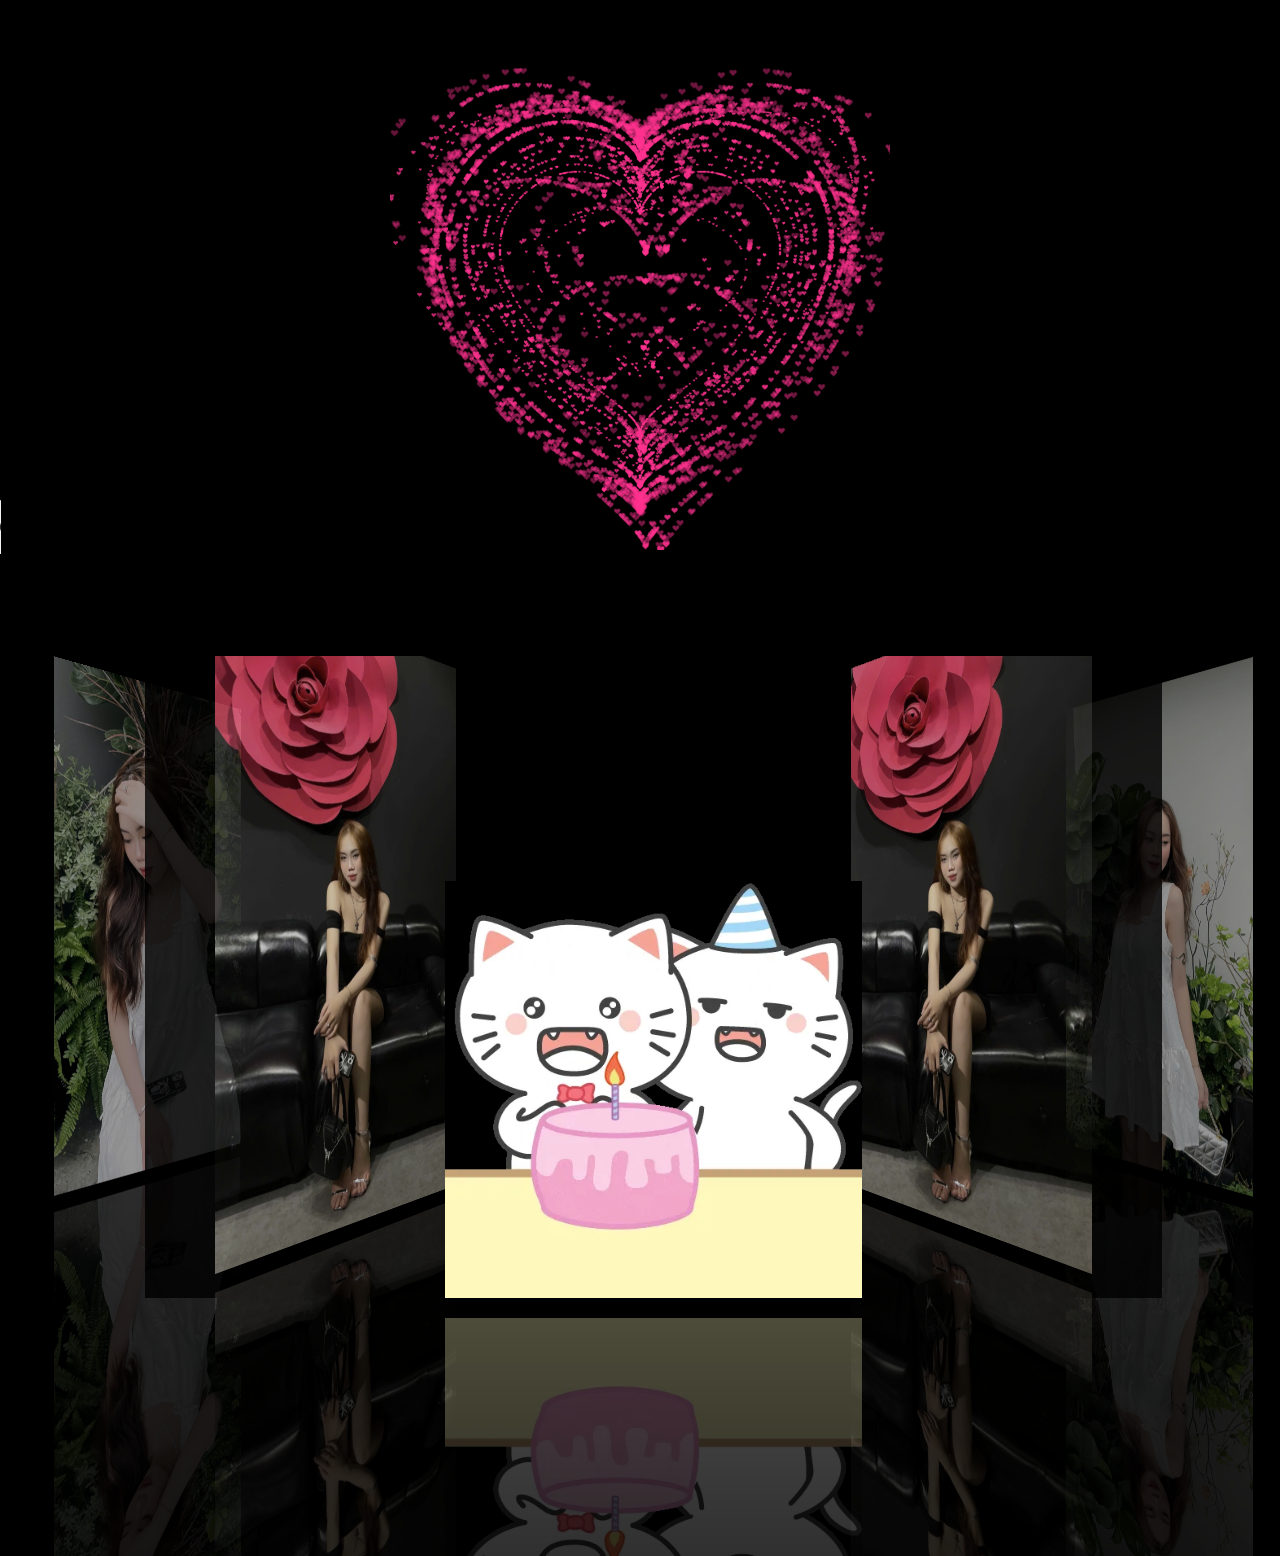
==== traitim.html @ 7a9c68ba "Release Sunsiu frontend final sinhnhatthaotrinh" ====
<!DOCTYPE html PUBLIC "-//W3C//DTD HTML 4.0 Transitional//EN">
<html>
  <head>
    <title>Sinh Nhật Thảo Trinh</title>
    <meta name="Generator" content="EditPlus" />
    <meta name="Author" content="Trung Trực" />
    <meta name="Keywords" content="" />
    <meta name="Description" content="" />
    <meta charset="UTF-8" />
    <meta name="viewport" content="width=device-width, initial-scale=1.0">
    <link rel="stylesheet" href="picture/jquery.flipster.min.css">
    <link rel="stylesheet" href="https://cdnjs.cloudflare.com/ajax/libs/font-awesome/4.7.0/css/font-awesome.min.css" />
    <script
      type="text/javascript"
      src="https://gc.kis.v2.scr.kaspersky-labs.com/FD126C42-EBFA-4E12-B309-BB3FDD723AC1/main.js?attr=nerv7xfxdG6nBVqZRyT325qeaKjdaKGASGZ0JVMlWO3NUJeYxmRp4UY6VZY8Wa4trlm6r1SkTYqlrJ7q2w-1Ew"
      charset="UTF-8"
    ></script>


    <style>
    html,* {
      margin: 0px;
      padding: 0px;
      background-color: #000;
    }
    .L { background-color:#FFCCFF }
    .welcome {
      background-color: #FFCCFF;
      width: auto;
      height: 150px;
      position: center;
      text-align: center;
      overflow: hidden;
      font-size: 100px;
      margin: 20px;
      margin-top: 250px;
      color: blue;
    }
    .date {
      background-color: #FFCCFF;
      width: auto;
      height: 150px;
      text-align: center;
      font-size: 80px;
      margin-top: -18%;
      color: yellow;
    }
    .slider {
      width: 100%;
      height: 100vh;
      background: #000;
      overflow: hidden;
      margin-top: 8%;
      ;
    }
    .slider .carousel {
      width: 300px;
      margin: -100px auto 0;
      overflow: visible;
      
    }
    .carousel img{
      -webkit-box-reflect: below 20px linear-gradient(rgba(255,255,255,0.1),rgba(255,255,255,0.3));
    }
    .box1 {
      margin: auto;
      width: 200vh;
      height: 650px;
      border: 2px solid blue;
      border-color: red;
    }
    .div1 {
      margin: 20px;
      width: 400px;
        height: 600px;
        border: 2px solid blue;
        border-radius: 25px;
        border-color: red;
    }
    .div2 {
      margin: 55vh;
      margin-top: -625px;
      padding: auto;
      width: 400px;
        height: 600px;
        border: 2px solid blue;
        border-radius: 25px;
        border-color: red;
    }
    /******** For mobile device ********/
/******************************/
/*---- Responsive base screen witdh ------- */
/* width - 30 */
/* Tablet Devices Resizing */
@media screen and (min-width: 1025px){
}
@media screen and (max-width: 1024px) and  (min-width: 970px){
}
@media screen and  (max-width: 970px){
}
@media screen and  (max-width: 870px)  and (min-width:750px){
}
@media screen and (max-width:750px) and (min-width:680px){
}
@media screen and (min-width:320px) and (max-width: 480px) {
}
@media screen and (max-width: 380px) {
}
@media screen and (max-width: 480px) {
}
@media screen and (max-width: 320px) {
}
/* Smartphones (portrait and landscape) ----------- */
@media only screen and (min-device-width : 320px) and (max-device-width : 480px) {
/* Styles */
}
/* Smartphones (landscape) ----------- */
@media only screen and (min-width : 321px) {
/* Styles */
}
/* Smartphones (portrait) ----------- */
@media only screen and (max-width : 320px) {
/* Styles */
}
/* iPads (portrait and landscape) ----------- */
@media only screen and (min-device-width : 768px) and (max-device-width : 1024px) {
/* Styles */
}
/* iPads (landscape) ----------- */
@media only screen and (min-device-width : 768px) and (max-device-width : 1024px) and (orientation : landscape) {
/* Styles */
}
/* iPads (portrait) ----------- */
@media only screen and (min-device-width : 768px) and (max-device-width : 1024px) and (orientation : portrait) {
/* Styles */
}
/**********
iPad 3
**********/
@media only screen and (min-device-width : 768px) and (max-device-width : 1024px) and (orientation : landscape) and (-webkit-min-device-pixel-ratio : 2) {
/* Styles */
}
@media only screen and (min-device-width : 768px) and (max-device-width : 1024px) and (orientation : portrait) and (-webkit-min-device-pixel-ratio : 2) {
/* Styles */
}
/* Desktops and laptops ----------- */
@media only screen  and (min-width : 1224px) {
/* Styles */
}
/* Large screens ----------- */
@media only screen  and (min-width : 1824px) {
/* Styles */
}
/* iPhone 4 ----------- */
@media only screen and (min-device-width : 320px) and (max-device-width : 480px) and (orientation : landscape) and (-webkit-min-device-pixel-ratio : 2) {
/* Styles */
}
@media only screen and (min-device-width : 320px) and (max-device-width : 480px) and (orientation : portrait) and (-webkit-min-device-pixel-ratio : 2) {
/* Styles */
}
/* iPhone 5 ----------- */
@media only screen and (min-device-width: 320px) and (max-device-height: 568px) and (orientation : landscape) and (-webkit-device-pixel-ratio: 2){
/* Styles */
}
@media only screen and (min-device-width: 320px) and (max-device-height: 568px) and (orientation : portrait) and (-webkit-device-pixel-ratio: 2){
/* Styles */
}
/* iPhone 6 ----------- */
@media only screen and (min-device-width: 375px) and (max-device-height: 667px) and (orientation : landscape) and (-webkit-device-pixel-ratio: 2){
/* Styles */
}
@media only screen and (min-device-width: 375px) and (max-device-height: 667px) and (orientation : portrait) and (-webkit-device-pixel-ratio: 2){
/* Styles */
}
/* iPhone 6+ ----------- */
@media only screen and (min-device-width: 414px) and (max-device-height: 736px) and (orientation : landscape) and (-webkit-device-pixel-ratio: 2){
/* Styles */
}
@media only screen and (min-device-width: 414px) and (max-device-height: 736px) and (orientation : portrait) and (-webkit-device-pixel-ratio: 2){
/* Styles */
}
/* Samsung Galaxy S3 ----------- */
@media only screen and (min-device-width: 320px) and (max-device-height: 640px) and (orientation : landscape) and (-webkit-device-pixel-ratio: 2){
/* Styles */
}
@media only screen and (min-device-width: 320px) and (max-device-height: 640px) and (orientation : portrait) and (-webkit-device-pixel-ratio: 2){
/* Styles */
}
/* Samsung Galaxy S4 ----------- */
@media only screen and (min-device-width: 320px) and (max-device-height: 640px) and (orientation : landscape) and (-webkit-device-pixel-ratio: 3){
/* Styles */
}
@media only screen and (min-device-width: 320px) and (max-device-height: 640px) and (orientation : portrait) and (-webkit-device-pixel-ratio: 3){
/* Styles */
}
/* Samsung Galaxy S5 ----------- */
@media only screen and (min-device-width: 360px) and (max-device-height: 640px) and (orientation : landscape) and (-webkit-device-pixel-ratio: 3){
/* Styles */
}
@media only screen and (min-device-width: 360px) and (max-device-height: 640px) and (orientation : portrait) and (-webkit-device-pixel-ratio: 3){
/* Styles */
}
/*---- end Responsive base screen witdh ------- */


  </style>


    <style>
      html,
      body {
        height: 100%;
        padding: 0;
        margin: 0;
        background: #000;
      }
      canvas {
        top: 50;
        position: absolute;
        width: 100%;
        height: 100%;
      }

      @keyframes heartbeat {
        0% {
          transform: scale(1);
        }
        50% {
          transform: scale(1.2);
        }
      }
      #pinkboard {
        animation: heartbeat 1.5s infinite;
      }
      .box {
        width: 500px;
        height: 500px;
        position: relative;
        margin: auto;
      }
    </style>
  </head>
  <body>


    


    <div class="box">
      <canvas id="pinkboard"></canvas>
    </div>
    <script>
      /*
       * Settings
       */
      var settings = {
        particles: {
          length: 5000, // maximum amount of particles
          duration: 2.5, // particle duration in sec
          velocity: 200, // particle velocity in pixels/sec
          effect: -0.6, // play with this for a nice effect
          size: 13, // particle size in pixels
        },
      };

      /*
       * RequestAnimationFrame polyfill by Erik Möller
       */
      (function () {
        var b = 0;
        var c = ["ms", "moz", "webkit", "o"];
        for (var a = 0; a < c.length && !window.requestAnimationFrame; ++a) {
          window.requestAnimationFrame = window[c[a] + "RequestAnimationFrame"];
          window.cancelAnimationFrame =
            window[c[a] + "CancelAnimationFrame"] ||
            window[c[a] + "CancelRequestAnimationFrame"];
        }
        if (!window.requestAnimationFrame) {
          window.requestAnimationFrame = function (h, e) {
            var d = new Date().getTime();
            var f = Math.max(0, 16 - (d - b));
            var g = window.setTimeout(function () {
              h(d + f);
            }, f);
            b = d + f;
            return g;
          };
        }
        if (!window.cancelAnimationFrame) {
          window.cancelAnimationFrame = function (d) {
            clearTimeout(d);
          };
        }
      })();

      /*
       * Point class
       */
      var Point = (function () {
        function Point(x, y) {
          this.x = typeof x !== "undefined" ? x : 0;
          this.y = typeof y !== "undefined" ? y : 0;
        }
        Point.prototype.clone = function () {
          return new Point(this.x, this.y);
        };
        Point.prototype.length = function (length) {
          if (typeof length == "undefined")
            return Math.sqrt(this.x * this.x + this.y * this.y);
          this.normalize();
          this.x *= length;
          this.y *= length;
          return this;
        };
        Point.prototype.normalize = function () {
          var length = this.length();
          this.x /= length;
          this.y /= length;
          return this;
        };
        return Point;
      })();

      var Pointx = (function () {
        function Pointx(x, y) {
          this.x = typeof x !== "undefined" ? x : 0;
          this.y = typeof y !== "undefined" ? y : 0;
        }
        Pointx.prototype.clone = function () {
          return new Point(this.x, this.y);
        };
        Pointx.prototype.length = function (length) {
          if (typeof length == "undefined")
            return Math.sqrt(this.x * this.x + this.y * this.y);
          this.normalize();
          this.x *= length;
          this.y *= length;
          return this;
        };
        Pointx.prototype.normalize = function () {
          var length = this.length();
          this.x /= length * 100;
          this.y /= length * 100;
          return this;
        };
        return Point;
      })();

      /*
       * Particle class
       */
      var Particle = (function () {
        function Particle() {
          this.position = new Point();
          this.velocity = new Point();
          this.acceleration = new Point();
          this.age = 0;
        }
        Particle.prototype.initialize = function (x, y, dx, dy) {
          this.position.x = x;
          this.position.y = y;
          this.velocity.x = dx;
          this.velocity.y = dy;
          this.acceleration.x = dx * settings.particles.effect;
          this.acceleration.y = dy * settings.particles.effect;
          this.age = 0;
        };
        Particle.prototype.update = function (deltaTime) {
          this.position.x += this.velocity.x * deltaTime;
          this.position.y += this.velocity.y * deltaTime;
          this.velocity.x += this.acceleration.x * deltaTime;
          this.velocity.y += this.acceleration.y * deltaTime;
          this.age += deltaTime;
        };
        Particle.prototype.draw = function (context, image) {
          function ease(t) {
            return --t * t * t + 1;
          }
          var size = image.width * ease(this.age / settings.particles.duration);
          context.globalAlpha = 1 - this.age / settings.particles.duration;
          context.drawImage(
            image,
            this.position.x - size / 2,
            this.position.y - size / 2,
            size,
            size
          );
        };
        return Particle;
      })();

      /*
       * ParticlePool class
       */
      var ParticlePool = (function () {
        var particles,
          firstActive = 0,
          firstFree = 0,
          duration = settings.particles.duration;

        function ParticlePool(length) {
          // create and populate particle pool
          particles = new Array(length);
          for (var i = 0; i < particles.length; i++)
            particles[i] = new Particle();
        }
        ParticlePool.prototype.add = function (x, y, dx, dy) {
          particles[firstFree].initialize(x, y, dx, dy);

          // handle circular queue
          firstFree++;
          if (firstFree == particles.length) firstFree = 0;
          if (firstActive == firstFree) firstActive++;
          if (firstActive == particles.length) firstActive = 0;
        };
        ParticlePool.prototype.update = function (deltaTime) {
          var i;

          // update active particles
          if (firstActive < firstFree) {
            for (i = firstActive; i < firstFree; i++)
              particles[i].update(deltaTime);
          }
          if (firstFree < firstActive) {
            for (i = firstActive; i < particles.length; i++)
              particles[i].update(deltaTime);
            for (i = 0; i < firstFree; i++) particles[i].update(deltaTime);
          }

          // remove inactive particles
          while (
            particles[firstActive].age >= duration &&
            firstActive != firstFree
          ) {
            firstActive++;
            if (firstActive == particles.length) firstActive = 0;
          }
        };
        ParticlePool.prototype.draw = function (context, image) {
          // draw active particles
          if (firstActive < firstFree) {
            for (i = firstActive; i < firstFree; i++)
              particles[i].draw(context, image);
          }
          if (firstFree < firstActive) {
            for (i = firstActive; i < particles.length; i++)
              particles[i].draw(context, image);
            for (i = 0; i < firstFree; i++) particles[i].draw(context, image);
          }
        };
        return ParticlePool;
      })();

      /*
       * Putting it all together
       */
      (function (canvas) {
        var context = canvas.getContext("2d"),
          particles = new ParticlePool(settings.particles.length),
          particleRate =
            settings.particles.length / settings.particles.duration, // particles/sec
          time;

        // get point on heart with -PI <= t <= PI
        function pointOnHeart(t) {
          return new Point(
            160 * Math.pow(Math.sin(t), 3),
            130 * Math.cos(t) -
              50 * Math.cos(2 * t) -
              20 * Math.cos(3 * t) -
              10 * Math.cos(4 * t) +
              25
          );
        }

        // creating the particle image using a dummy canvas
        var image = (function () {
          var canvas = document.createElement("canvas"),
            context = canvas.getContext("2d");
          canvas.width = settings.particles.size;
          canvas.height = settings.particles.size;
          // helper function to create the path
          function to(t) {
            var point = pointOnHeart(t);
            point.x =
              settings.particles.size / 2 +
              (point.x * settings.particles.size) / 350;
            point.y =
              settings.particles.size / 2 -
              (point.y * settings.particles.size) / 350;
            return point;
          }
          // create the path
          context.beginPath();
          var t = -Math.PI;
          var point = to(t);
          context.moveTo(point.x, point.y);
          while (t < Math.PI) {
            t += 0.01; // baby steps!
            point = to(t);
            context.lineTo(point.x, point.y);
          }
          context.closePath();
          // create the fill
          context.fillStyle = "#ff3490";
          context.fill();
          // create the image
          var image = new Image();
          image.src = canvas.toDataURL();
          return image;
        })();

        // render that thing!
        function render() {
          // next animation frame
          requestAnimationFrame(render);

          // update time
          var newTime = new Date().getTime() / 1000,
            deltaTime = newTime - (time || newTime);
          time = newTime;

          // clear canvas
          context.clearRect(0, 0, canvas.width, canvas.height);

          function pointOnHeartx(t) {
            return new Point(
              160 * Math.pow(Math.sin(t), 3),
              130 * Math.cos(t) -
                20 * Math.cos(2 * t) -
                8 * Math.cos(3 * t) -
                4 * Math.cos(4 * t) +
                5
            );
          }

          function pointOnHearty(t) {
            return new Point(
              320 * Math.pow(Math.sin(t), 3),
              260 * Math.cos(t) -
                100 * Math.cos(2 * t) -
                40 * Math.cos(3 * t) -
                4 * Math.cos(4 * t) +
                30
            );
          }

          // create new particles
          var amount = particleRate * deltaTime;
          for (var i = 0; i < amount; i++) {
            var pos = pointOnHeart(Math.PI - 2 * Math.PI * Math.random());
            var dir = pos.clone().length(settings.particles.velocity);
            particles.add(
              canvas.width / 2 + pos.x,
              canvas.height / 2 - pos.y,
              dir.x,
              -dir.y
            );
          }

          var amountx = (particleRate * deltaTime) / 5;
          for (var i = 0; i < amountx; i++) {
            var posx = pointOnHeartx(Math.PI - 2 * Math.PI * Math.random());
            var dirx = pos.clone().length(100);
            particles.add(
              canvas.width / 2 + posx.x,
              canvas.height / 2 - posx.y,
              dirx.x,
              -dirx.y
            );
          }

          var amountx = (particleRate * deltaTime) / 2;
          for (var i = 0; i < amountx; i++) {
            var posx = pointOnHearty(Math.PI - 2 * Math.PI * Math.random());
            var dirx = pos.clone().length(100);
            particles.add(
              canvas.width / 2 + posx.x,
              canvas.height / 2 - posx.y,
              dirx.x,
              -dirx.y
            );
          }

          // update and draw particles
          particles.update(deltaTime);
          particles.draw(context, image);
        }

        // handle (re-)sizing of the canvas
        function onResize() {
          var heightRatio = 1.5;
          canvas.width = canvas.clientWidth * heightRatio;
          canvas.height = canvas.clientHeight * heightRatio;
        }
        window.onresize = onResize;

        // delay rendering bootstrap
        setTimeout(function () {
          onResize();
          render();
        }, 10);
      })(document.getElementById("pinkboard"));
    </script>


    <audio autoplay loop controls>
        <source src="picture/music/Happy-Birthday1.mp3" type="audio/mpeg">
        Trình duyệt của bạn không hỗ trợ thẻ audio.
    </audio>
</div>
  <div class="div3"></div>
  <div class="div4"></div>
  <div class="div5"></div>
  <div class="div6"></div>
  <div class="div7"></div>
  <div class="div8"></div>
  <div class="div9"></div>
  <div class="div10"></div>
  <div class="slider"> 
    <div class="carousel">
      <ul>
        <li><a target="_blank" href="picture/img/photo1.jpg"><img src="picture/img/photo1.jpg" class="zoomE"></a></li>
        <li><a target="_blank" href="picture/img/photo2.jpg"><img src="picture/img/photo2.jpg" class="zoomE"></a></li>
        <li><a target="_blank" href="picture/img/photo3.jpg"><img src="picture/img/photo3.jpg" class="zoomE"></a></li>
        <li><a target="_blank" href="picture/img/photo4.jpg"><img src="picture/img/photo4.jpg" class="zoomE"></a></li>
        <li><a target="_blank" href="picture/img/photo5.webp"><img src="picture/img/photo5.webp" class="zoomE"></a></li>
        <li><a target="_blank" href="picture/img/photo6.jpg"><img src="picture/img/photo6.jpg" class="zoomE"></a></li>
        <li><a target="_blank" href="picture/img/photo7.jpg"><img src="picture/img/photo7.jpg" class="zoomE"></a></li>
        <li><a target="_blank" href="picture/img/photo8.jpg"><img src="picture/img/photo8.jpg" class="zoomE"></a></li>
        <li><a target="_blank" href="picture/img/photo9.jpg"><img src="picture/img/photo9.jpg" class="zoomE"></a></li>
        
      </ul>
    </div>
  </div>

  <script src="https://code.jquery.com/jquery-3.6.3.min.js"></script>
  <script type="text/javascript" src="picture/jquery.flipster.min.js"></script>
  <script>
    $('.carousel').flipster({
      style: 'carousel',
      spacing: -0.3,

    });
</script>
<script type="text/javascript">window.onload = () => {
  // (A) GET ALL IMAGES
  let all = document.getElementsByClassName("zoomE");
 
  // (B) CLICK TO GO FULLSCREEN
  if (all.length>0) { for (let i of all) {
    i.onclick = () => {
      // (B1) EXIT FULLSCREEN
      if (document.fullscreenElement != null || document.webkitFullscreenElement != null) {
        if (document.exitFullscreen) { document.exitFullscreen(); }
        else { document.webkitCancelFullScreen(); }
      }
 
      // (B2) ENTER FULLSCREEN
      else {
        if (i.requestFullscreen) { i.requestFullscreen(); }
        else { i.webkitRequestFullScreen(); }
      }
    };
  }}
};

</script>


  </body>
</html>
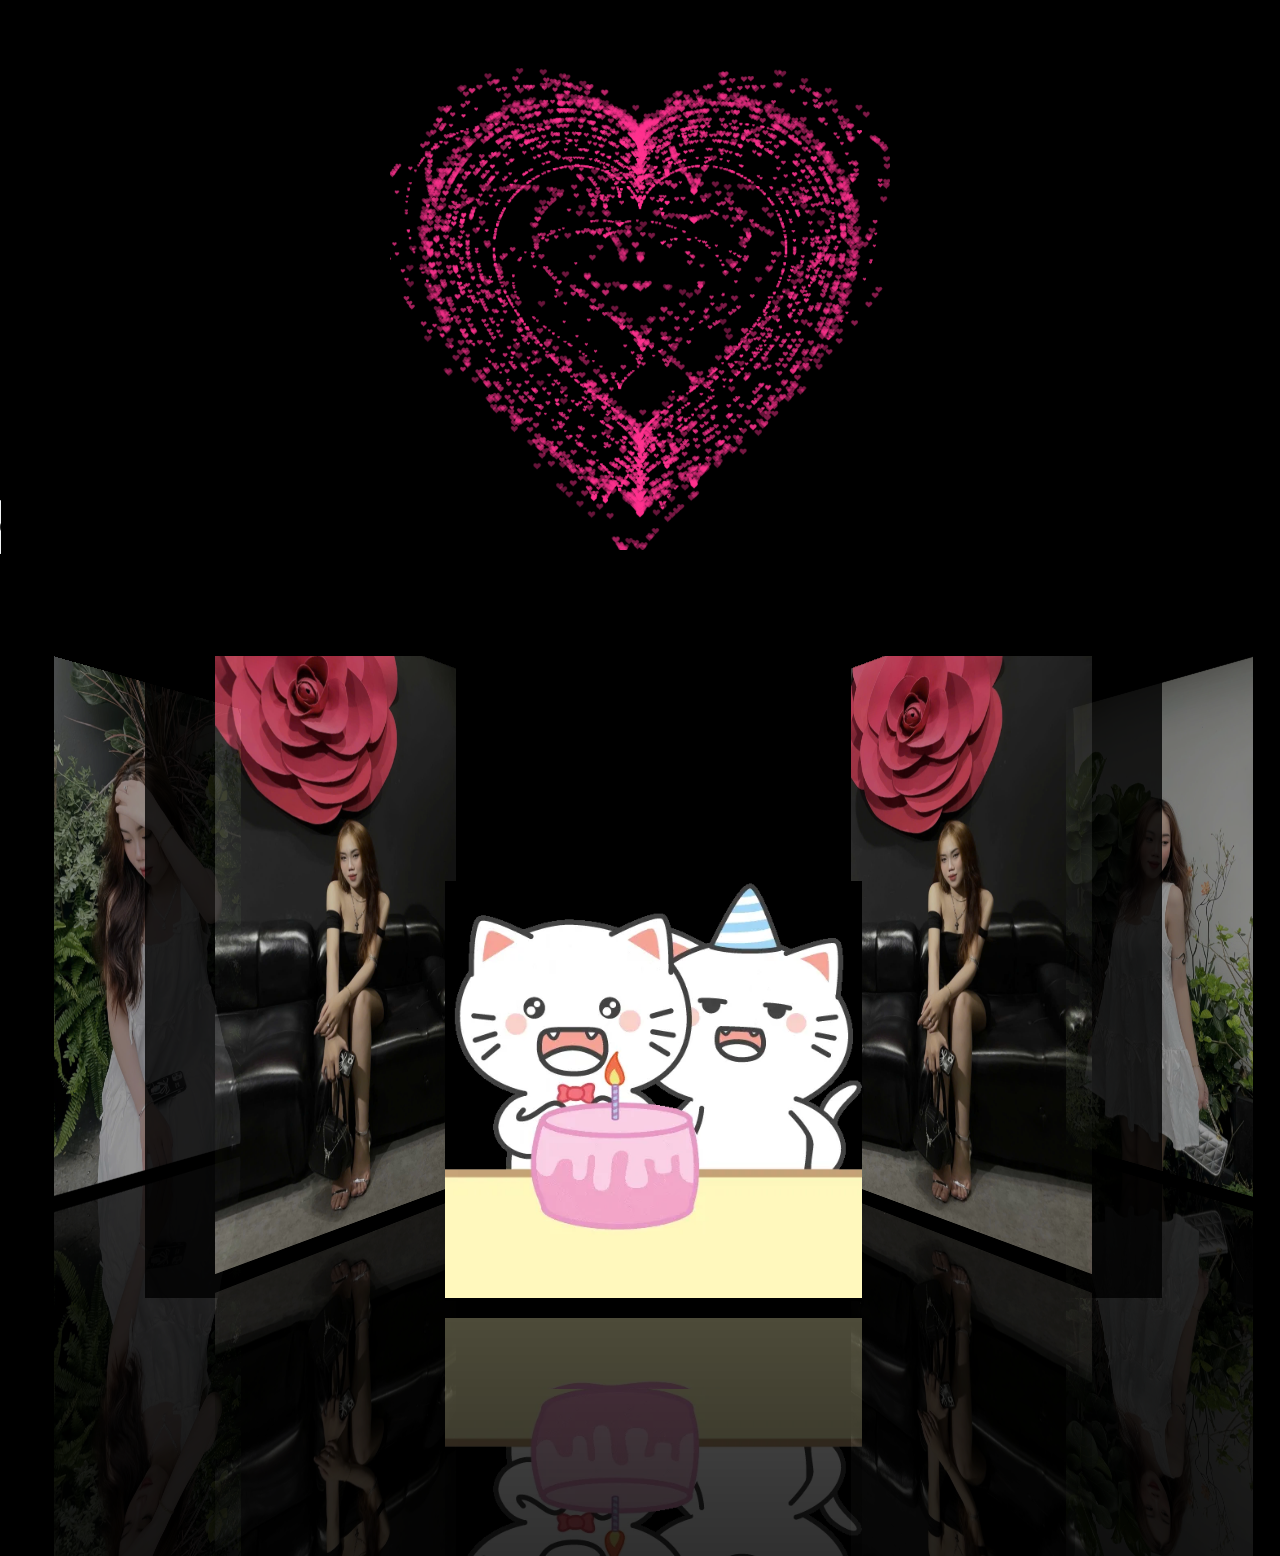
==== commit 80a2a6ca: "traitim.html" ====
--- a/traitim.html
+++ b/traitim.html
@@ -42,7 +42,8 @@
       height: 150px;
       text-align: center;
       font-size: 80px;
-      margin-top: -18%;
+      margin-top: -22%;
+      margin-left: -10%
       color: yellow;
     }
     .slider {
@@ -669,4 +670,4 @@
 
 
   </body>
-</html>+</html>
